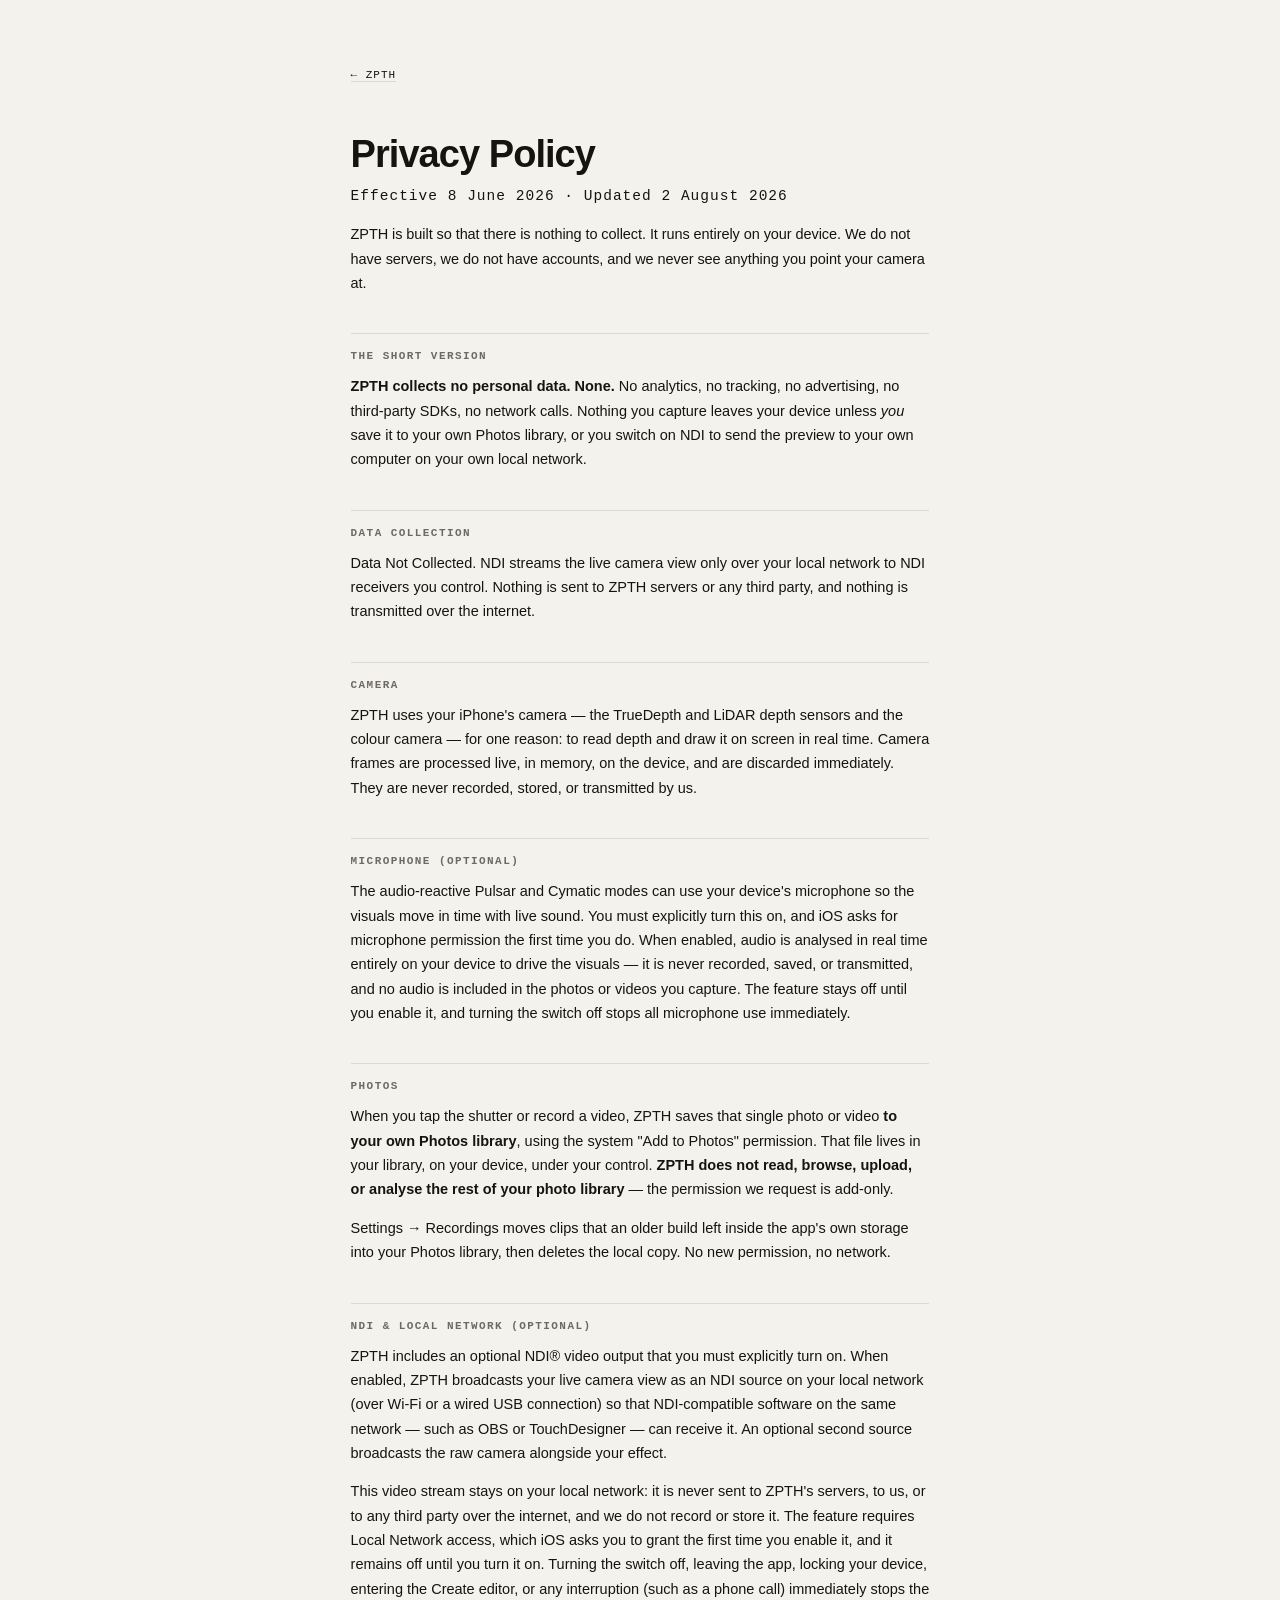
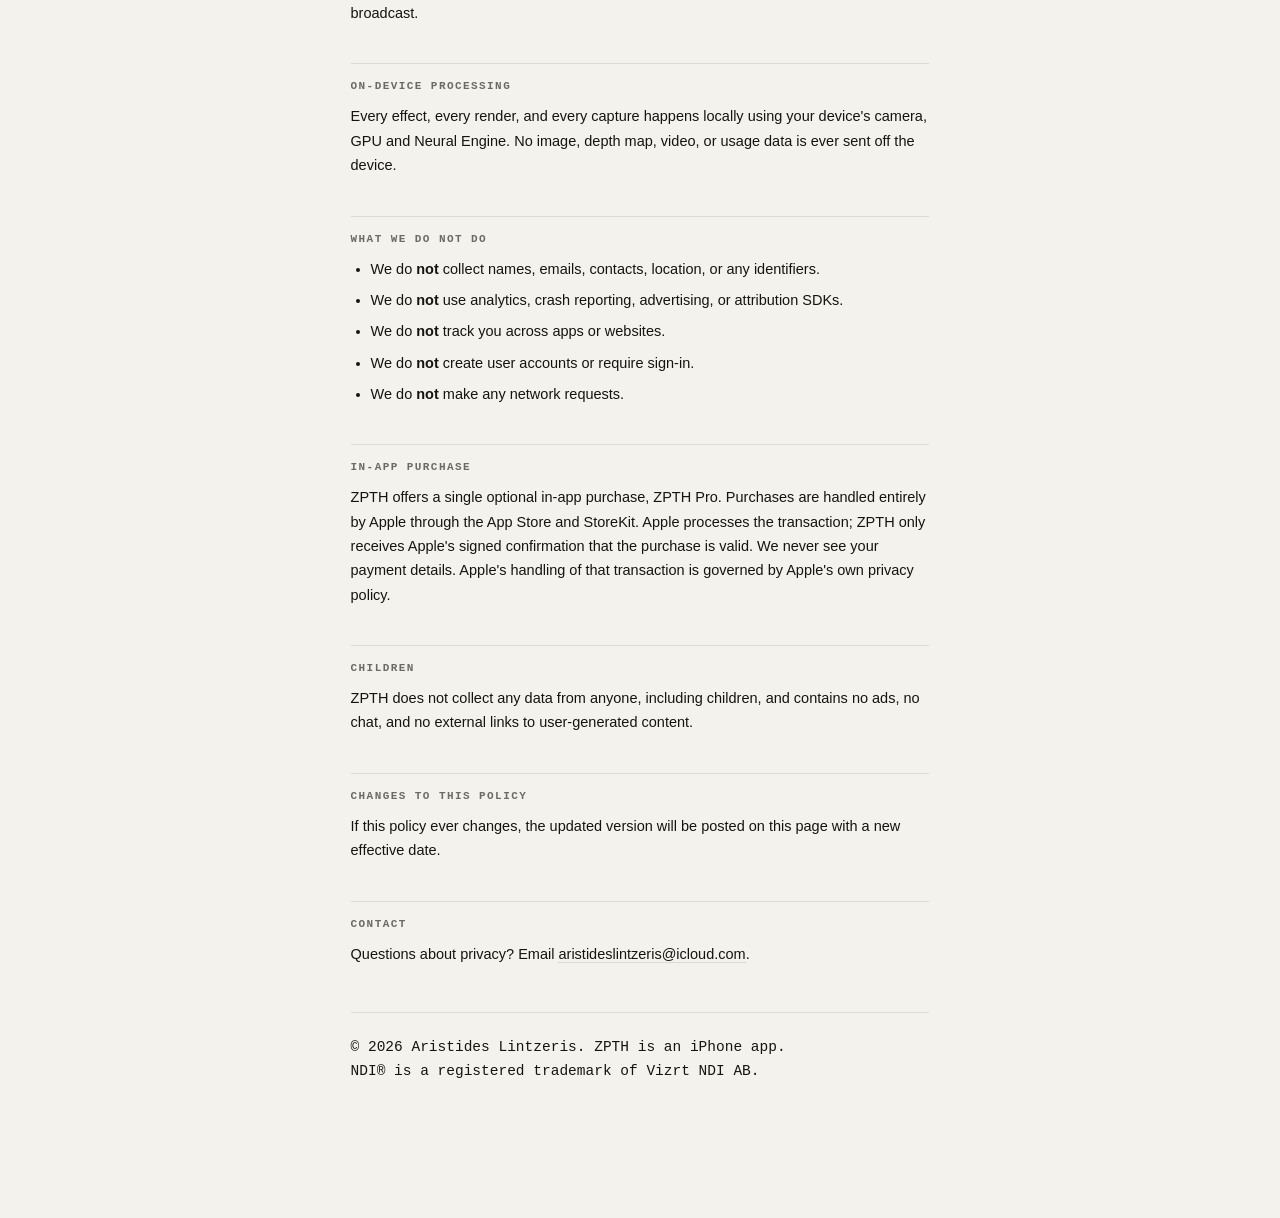
==== privacy.html @ 8bc613b0 "feat: ZPTH site — live 30-mode depth engine in an iPhone frame A single-page site for ZPTH, built on" ====
<!DOCTYPE html>
<html lang="en">
<head>
<meta charset="utf-8">
<meta name="viewport" content="width=device-width, initial-scale=1, viewport-fit=cover">
<title>ZPTH — Privacy Policy</title>
<meta name="description" content="ZPTH collects no personal data. No analytics, no tracking, no accounts, no network calls. Everything runs on your device.">
<meta name="theme-color" content="#0b0b0d">
<link rel="icon" href="icon.png" type="image/png">
<link rel="apple-touch-icon" href="apple-touch-icon.png">
<link rel="stylesheet" href="styles.css">
</head>
<body class="doc-body">
<main class="doc">
  <a class="doc-back" href="./">← ZPTH</a>

  <h1>Privacy Policy</h1>
  <p class="doc-meta">Effective 8 June 2026 · Updated 2 August 2026</p>

  <p class="doc-lead">ZPTH is built so that there is nothing to collect. It runs entirely on your device.
  We do not have servers, we do not have accounts, and we never see anything you point your camera at.</p>

  <h2>The short version</h2>
  <p><b>ZPTH collects no personal data. None.</b> No analytics, no tracking, no advertising, no third-party
  SDKs, no network calls. Nothing you capture leaves your device unless <i>you</i> save it to your own
  Photos library, or you switch on NDI to send the preview to your own computer on your own local network.</p>

  <h2>Data collection</h2>
  <p>Data Not Collected. NDI streams the live camera view only over your local network to NDI receivers you
  control. Nothing is sent to ZPTH servers or any third party, and nothing is transmitted over the internet.</p>

  <h2>Camera</h2>
  <p>ZPTH uses your iPhone's camera — the TrueDepth and LiDAR depth sensors and the colour camera — for one
  reason: to read depth and draw it on screen in real time. Camera frames are processed live, in memory, on
  the device, and are discarded immediately. They are never recorded, stored, or transmitted by us.</p>

  <h2>Microphone (optional)</h2>
  <p>The audio-reactive Pulsar and Cymatic modes can use your device's microphone so the visuals move in
  time with live sound. You must explicitly turn this on, and iOS asks for microphone permission the first
  time you do. When enabled, audio is analysed in real time entirely on your device to drive the visuals —
  it is never recorded, saved, or transmitted, and no audio is included in the photos or videos you capture.
  The feature stays off until you enable it, and turning the switch off stops all microphone use immediately.</p>

  <h2>Photos</h2>
  <p>When you tap the shutter or record a video, ZPTH saves that single photo or video <b>to your own Photos
  library</b>, using the system "Add to Photos" permission. That file lives in your library, on your device,
  under your control. <b>ZPTH does not read, browse, upload, or analyse the rest of your photo library</b> —
  the permission we request is add-only.</p>
  <p>Settings → Recordings moves clips that an older build left inside the app's own storage into your Photos
  library, then deletes the local copy. No new permission, no network.</p>

  <h2>NDI &amp; local network (optional)</h2>
  <p>ZPTH includes an optional NDI® video output that you must explicitly turn on. When enabled, ZPTH
  broadcasts your live camera view as an NDI source on your local network (over Wi-Fi or a wired USB
  connection) so that NDI-compatible software on the same network — such as OBS or TouchDesigner — can
  receive it. An optional second source broadcasts the raw camera alongside your effect.</p>
  <p>This video stream stays on your local network: it is never sent to ZPTH's servers, to us, or to any
  third party over the internet, and we do not record or store it. The feature requires Local Network
  access, which iOS asks you to grant the first time you enable it, and it remains off until you turn it on.
  Turning the switch off, leaving the app, locking your device, entering the Create editor, or any
  interruption (such as a phone call) immediately stops the broadcast.</p>

  <h2>On-device processing</h2>
  <p>Every effect, every render, and every capture happens locally using your device's camera, GPU and
  Neural Engine. No image, depth map, video, or usage data is ever sent off the device.</p>

  <h2>What we do not do</h2>
  <ul>
    <li>We do <b>not</b> collect names, emails, contacts, location, or any identifiers.</li>
    <li>We do <b>not</b> use analytics, crash reporting, advertising, or attribution SDKs.</li>
    <li>We do <b>not</b> track you across apps or websites.</li>
    <li>We do <b>not</b> create user accounts or require sign-in.</li>
    <li>We do <b>not</b> make any network requests.</li>
  </ul>

  <h2>In-app purchase</h2>
  <p>ZPTH offers a single optional in-app purchase, ZPTH Pro. Purchases are handled entirely by Apple through
  the App Store and StoreKit. Apple processes the transaction; ZPTH only receives Apple's signed confirmation
  that the purchase is valid. We never see your payment details. Apple's handling of that transaction is
  governed by Apple's own privacy policy.</p>

  <h2>Children</h2>
  <p>ZPTH does not collect any data from anyone, including children, and contains no ads, no chat, and no
  external links to user-generated content.</p>

  <h2>Changes to this policy</h2>
  <p>If this policy ever changes, the updated version will be posted on this page with a new effective date.</p>

  <h2>Contact</h2>
  <p>Questions about privacy? Email <a href="mailto:aristideslintzeris@icloud.com">aristideslintzeris@icloud.com</a>.</p>

  <hr>
  <p class="doc-foot">© 2026 Aristides Lintzeris. ZPTH is an iPhone app.<br>
  NDI® is a registered trademark of Vizrt NDI AB.</p>
</main>
</body>
</html>
---- styles.css ----
/* ZPTH — zpth.github.io
   No webfonts, no CDNs, no third-party requests: the site collects nothing,
   same as the app. */

:root{
  --bg:#f4f2ed;
  --ink:#15150f;
  --muted:#6d6a61;
  --subtle:#a8a399;
  --line:rgba(21,21,15,.11);
  --card:#ffffff;
  --frame:#17171b;
  --accent:#ffd23f;
  --sans:-apple-system,BlinkMacSystemFont,"Helvetica Neue","Segoe UI",Arial,sans-serif;
  --mono:ui-monospace,SFMono-Regular,"SF Mono",Menlo,Consolas,"Liberation Mono",monospace;
  --pad:clamp(20px,3.2vw,52px);
  /* phone height, then width derived from it — never rely on aspect-ratio for
     the cross axis of a flex item, it loses to fit-content */
  --ph:min(calc(100dvh - 2*var(--pad) - 58px),780px);
  --pw:calc(var(--ph) * 390 / 844);
}
@media (prefers-color-scheme:dark){
  :root{
    --bg:#0c0c0e; --ink:#efece5; --muted:#9a958b; --subtle:#5f5b54;
    --line:rgba(239,236,229,.13); --card:#141417; --frame:#202026;
  }
}

*{box-sizing:border-box}
html,body{margin:0;padding:0}
body{
  background:var(--bg); color:var(--ink);
  font-family:var(--sans);
  -webkit-font-smoothing:antialiased;
  text-rendering:optimizeLegibility;
  overscroll-behavior:none;
}
a{color:inherit}
img{max-width:100%;display:block}
::selection{background:var(--accent);color:#000}

/* ══════════════════════════════════════════════════════════════════ shell */
.shell{
  height:100dvh; overflow:hidden;
  display:grid; grid-template-columns:21% 54% 25%;
  padding:var(--pad) clamp(18px,2.8vw,44px);
  gap:clamp(8px,1.6vw,28px);
}

/* ═══════════════════════════════════════════════════════════════════ rail */
.rail{display:flex;flex-direction:column;justify-content:space-between;padding-right:12px;min-width:0}
.brand{
  font-family:var(--mono); font-size:clamp(19px,1.5vw,23px); font-weight:600;
  letter-spacing:.16em; margin:0 0 6px; line-height:1;
}
.brand-sub{font-family:var(--mono);font-size:11px;color:var(--muted);letter-spacing:.09em;margin:0 0 18px}

.ticks{display:flex;gap:6px;align-items:center}
.ticks button{
  width:7px;height:2px;border:0;padding:0;border-radius:1px;cursor:pointer;
  background:var(--subtle); transition:width .35s ease,background .35s ease;
}
.ticks button[aria-current="true"]{width:22px;background:var(--ink)}

.rail-titles{flex:1;position:relative;min-height:0}
.rt{
  position:absolute;top:50%;left:0;right:8px;
  transform:translateY(calc(-50% + 12px)); opacity:0; pointer-events:none;
  transition:opacity .5s ease, transform .5s ease;
}
.rt.on{opacity:1;transform:translateY(-50%);pointer-events:auto}
.rt-a,.rt-b{margin:0;font-size:clamp(21px,2.1vw,31px);font-weight:600;line-height:1.1;letter-spacing:-.02em}
.rt-b{color:var(--subtle)}

.rail-foot{font-family:var(--mono);font-size:10px;color:var(--subtle);letter-spacing:.06em;margin:0}

/* ══════════════════════════════════════════════════════════════════ stage */
.stage{display:flex;flex-direction:column;align-items:center;justify-content:center;position:relative;min-width:0}

.phone{
  position:relative;flex:0 0 auto;
  height:var(--ph); width:min(var(--pw),100%);
  background:var(--frame); border-radius:44px; padding:9px;
  box-shadow:0 30px 70px -30px rgba(0,0,0,.55), inset 0 0 0 1px rgba(255,255,255,.10);
}
.screen{
  width:100%;height:100%;border-radius:36px;overflow:hidden;background:#000;
  display:flex;flex-direction:column;color:#fff;min-width:0;
}

.statusbar{
  flex:0 0 auto;display:flex;align-items:center;justify-content:space-between;
  padding:9px 26px 5px;font-family:var(--mono);font-size:12px;font-weight:600;
}
.sb-dot{width:6px;height:6px;border-radius:50%;background:#3ad07a}
.sb-right{display:flex;align-items:center;gap:5px}
.sb-right svg{fill:currentColor}

.viewport{position:relative;width:100%;aspect-ratio:3/4;background:#000;flex:0 0 auto;overflow:hidden}
.viewport canvas,.viewport .still{position:absolute;inset:0;width:100%;height:100%;object-fit:cover;display:block}
.viewport .still[hidden]{display:none}

.vp-overlay{
  position:absolute;left:10px;top:10px;display:flex;align-items:center;gap:7px;
  padding:5px 10px;border-radius:999px;background:rgba(0,0,0,.55);
  -webkit-backdrop-filter:blur(8px);backdrop-filter:blur(8px);
  font-family:var(--mono);font-size:10px;letter-spacing:.06em;
}
.vp-overlay[hidden]{display:none}
.ndi-dot{width:6px;height:6px;border-radius:50%;background:#ff4a4a;animation:blink 1.6s ease-in-out infinite}
.ndi-name{font-weight:700}
.ndi-tag{color:rgba(255,255,255,.6)}
@keyframes blink{0%,100%{opacity:1}50%{opacity:.25}}

.vp-note{
  position:absolute;right:10px;bottom:10px;font-family:var(--mono);font-size:9px;
  letter-spacing:.07em;color:rgba(255,255,255,.55);
  background:rgba(0,0,0,.4);padding:4px 8px;border-radius:999px;
  -webkit-backdrop-filter:blur(6px);backdrop-filter:blur(6px);
}
.vp-note[hidden]{display:none}

.chrome{flex:1 1 auto;display:flex;flex-direction:column;padding:10px 12px 14px;gap:8px;min-height:0}

.strip{
  display:flex;gap:2px;overflow-x:auto;min-width:0;width:100%;scroll-snap-type:x mandatory;
  background:rgba(255,255,255,.055);border-radius:999px;padding:3px;
  scrollbar-width:none;-ms-overflow-style:none;
}
.strip::-webkit-scrollbar{display:none}
.strip button{
  flex:0 0 auto;scroll-snap-align:center;border:0;cursor:pointer;background:transparent;
  color:rgba(255,255,255,.55);font-family:var(--mono);font-size:11px;letter-spacing:.01em;
  padding:7px 13px;border-radius:999px;white-space:nowrap;transition:background .25s,color .25s;
}
.strip button:hover{color:#fff}
.strip button[aria-selected="true"]{background:#fff;color:#000;font-weight:600}

/* Instagram reels, shown inside the phone. The iframe is only created when the
   Reels section is opened, so nothing reaches instagram.com before that. */
.reels{position:absolute;inset:0;z-index:4;background:#000;display:flex;flex-direction:column}
.reels[hidden]{display:none}
.reel-tabs{display:flex;gap:3px;padding:12px 10px 8px;flex:0 0 auto}
.reel-tabs button{
  flex:1;min-width:0;border:0;cursor:pointer;background:rgba(255,255,255,.08);
  color:rgba(255,255,255,.62);font-family:var(--mono);font-size:9.5px;
  padding:8px 4px;border-radius:999px;white-space:nowrap;overflow:hidden;text-overflow:ellipsis;
  transition:background .25s,color .25s;
}
.reel-tabs button:hover{color:#fff}
.reel-tabs button[aria-selected="true"]{background:#fff;color:#000;font-weight:600}
.reel-frame{flex:1 1 auto;position:relative;background:#000;overflow:hidden}
.reel-frame iframe{position:absolute;inset:0;width:100%;height:100%;border:0;background:#000}
.reel-load{
  position:absolute;inset:0;display:flex;flex-direction:column;align-items:center;justify-content:center;
  gap:10px;background:#000;border:0;color:#fff;cursor:pointer;
  font-family:var(--mono);font-size:11px;padding:24px;text-align:center;
}
.reel-play{
  width:54px;height:54px;border-radius:50%;background:rgba(255,255,255,.12);
  display:flex;align-items:center;justify-content:center;font-size:15px;padding-left:3px;
}
.reel-load small{color:rgba(255,255,255,.45);font-size:9.5px;letter-spacing:.04em}

.row{display:flex;background:rgba(255,255,255,.055);border-radius:999px;padding:3px}
.row .pill{
  flex:1;text-align:center;font-family:var(--mono);font-size:11px;
  color:rgba(255,255,255,.62);padding:7px 4px;border-radius:999px;
}
.row .pill.on{background:rgba(255,255,255,.10);color:var(--accent)}

.keys{background:none;justify-content:center;align-items:center;gap:26px;padding:2px 0;margin-top:auto}
.key{display:flex;align-items:center;justify-content:center;color:#fff}
.key.sm{width:34px;height:34px;border-radius:50%;background:rgba(255,255,255,.10)}
.key.shutter{width:52px;height:52px;border-radius:50%;background:rgba(255,255,255,.10)}
.key.shutter i{width:34px;height:34px;border-radius:50%;background:#ff4438;display:block}

.nudge{
  margin-top:16px;width:34px;height:34px;border-radius:50%;
  border:1px solid var(--line);background:transparent;color:var(--muted);
  display:flex;align-items:center;justify-content:center;cursor:pointer;
  transition:color .25s,border-color .25s,transform .25s;
}
.nudge:hover{color:var(--ink);border-color:var(--ink);transform:translateY(2px)}

/* ══════════════════════════════════════════════════════════════════ panel */
.panel{position:relative;min-width:0}
.panel-scroll{position:relative;height:100%}
.pi{
  position:absolute;top:50%;left:0;right:0;
  transform:translateY(calc(-50% + 14px));opacity:0;pointer-events:none;
  transition:opacity .5s ease,transform .5s ease;
  max-height:100%;overflow-y:auto;padding-right:6px;
  scrollbar-width:thin;
}
.pi.on{opacity:1;transform:translateY(-50%);pointer-events:auto}
.pi::-webkit-scrollbar{width:3px}
.pi::-webkit-scrollbar-thumb{background:var(--line);border-radius:3px}

.eyebrow{font-family:var(--mono);font-size:10px;letter-spacing:.11em;text-transform:uppercase;color:var(--muted);margin:0 0 12px}
.lead{font-size:clamp(15px,1.25vw,18px);font-weight:600;line-height:1.32;letter-spacing:-.01em;margin:0 0 12px}
.body{font-size:13.5px;line-height:1.55;color:var(--muted);margin:0 0 20px;max-width:34ch}
.fine{font-size:11.5px;line-height:1.5;color:var(--subtle);margin:18px 0 0;max-width:36ch}

.blk{margin:0 0 20px}
.lbl{display:block;font-family:var(--mono);font-size:10px;letter-spacing:.11em;text-transform:uppercase;color:var(--muted);margin-bottom:8px}
.val{font-size:13.5px;line-height:1.5;color:var(--ink);margin:0 0 4px;max-width:34ch}
.val b{font-family:var(--mono);font-weight:700;font-size:12.5px}
.val a{text-decoration:none;border-bottom:1px solid var(--line)}
.val a:hover{border-color:var(--ink)}

.cta{
  display:inline-block;font-family:var(--mono);font-size:11.5px;letter-spacing:.04em;
  text-decoration:none;padding:11px 16px;border-radius:999px;
  background:var(--ink);color:var(--bg);margin:2px 0 20px;transition:opacity .2s;
}
.cta:hover{opacity:.82}
.cta.ghost{background:transparent;color:var(--ink);border:1px solid var(--line)}
.cta.ghost:hover{border-color:var(--ink);opacity:1}

.modegrid{display:flex;flex-wrap:wrap;gap:4px;max-width:100%}
.modegrid button{
  border:1px solid var(--line);background:transparent;color:var(--muted);cursor:pointer;
  font-family:var(--mono);font-size:10.5px;padding:5px 8px;border-radius:999px;
  transition:color .2s,border-color .2s,background .2s;
}
.modegrid button:hover{color:var(--ink);border-color:var(--ink)}
.modegrid button[aria-current="true"]{background:var(--accent);border-color:var(--accent);color:#111}

.realshot{margin:0 0 18px}
.realshot img{border-radius:9px;border:1px solid var(--line)}
.realshot figcaption{font-family:var(--mono);font-size:9.5px;letter-spacing:.07em;color:var(--subtle);margin-top:6px;text-transform:uppercase}
.realshot[hidden]{display:none}

.sheet-grip{display:none}

/* ═════════════════════════════════════════════════════════ mobile / narrow */
@media (max-width:900px){
  .shell{
    display:block;height:100dvh;padding:0;gap:0;
    padding-top:env(safe-area-inset-top);
  }

  /* rail → compact top bar */
  .rail{
    position:fixed;top:0;left:0;right:0;z-index:5;
    flex-direction:row;align-items:center;justify-content:space-between;
    padding:calc(env(safe-area-inset-top) + 12px) 18px 12px;
    background:linear-gradient(var(--bg) 62%,rgba(0,0,0,0));
  }
  .brand{font-size:15px;margin:0}
  .brand-sub,.rail-foot{display:none}
  .rail-head{display:flex;align-items:center;gap:14px}
  .ticks{gap:5px}
  .ticks button{height:3px;border-radius:2px}
  .ticks button[aria-current="true"]{width:16px}
  .rail-titles{position:static;flex:0 0 auto;min-height:0;height:auto;text-align:right}
  .rt{position:absolute;right:18px;top:calc(env(safe-area-inset-top) + 12px);left:auto;transform:translateY(6px)}
  .rt.on{transform:translateY(0)}
  .rt-a{display:none}
  .rt-b{font-size:13px;color:var(--muted);font-weight:500}

  /* stage fills the screen */
  .stage{
    position:fixed;inset:0;
    padding:calc(env(safe-area-inset-top) + 46px) 0 84px;
    justify-content:flex-start;
  }
  .phone{
    height:100%;width:100%;max-height:none;
    border-radius:0;padding:0 12px;background:transparent;box-shadow:none;
  }
  /* keep the app's own dark chrome on mobile — it is the app, not the page */
  .screen{
    border-radius:20px;background:#000;height:100%;
    box-shadow:0 18px 44px -22px rgba(0,0,0,.55);
  }
  .statusbar{display:none}
  .viewport{border-radius:0;margin:0;width:100%}
  .chrome{padding:12px 12px 16px}
  .nudge{display:none}

  /* panel → bottom sheet */
  .panel{
    position:fixed;left:0;right:0;bottom:0;z-index:6;
    background:var(--card);
    border-top-left-radius:22px;border-top-right-radius:22px;
    box-shadow:0 -14px 40px -18px rgba(0,0,0,.45);
    border-top:1px solid var(--line);
    height:min(76dvh,620px);
    transform:translateY(calc(100% - 66px - env(safe-area-inset-bottom)));
    transition:transform .34s cubic-bezier(.32,.72,0,1);
  }
  .panel.open{transform:translateY(0)}
  .sheet-grip{
    display:flex;align-items:center;justify-content:center;
    height:56px;cursor:pointer;color:var(--muted);
  }
  .sheet-grip svg{transition:transform .34s cubic-bezier(.32,.72,0,1)}
  .panel.open .sheet-grip svg{transform:rotate(180deg)}
  .panel-scroll{height:calc(100% - 56px);overflow:hidden;padding:0 20px calc(24px + env(safe-area-inset-bottom))}
  .pi{
    position:absolute;top:0;left:20px;right:20px;transform:translateY(10px);
    max-height:100%;overflow-y:auto;-webkit-overflow-scrolling:touch;
  }
  .pi.on{transform:translateY(0)}
  .body,.val,.fine{max-width:none}
  .lead{font-size:17px}
}

@media (max-width:900px) and (orientation:landscape){
  .panel{height:88dvh}
  .stage{padding-bottom:70px}
}

/* keep the tallest phones from clipping the app chrome on short screens */
@media (min-width:901px) and (max-height:640px){
  .phone{height:calc(100dvh - 2*var(--pad))}
  .rt-a,.rt-b{font-size:19px}
}

@media (prefers-reduced-motion:reduce){
  *{animation-duration:.01ms !important;transition-duration:.01ms !important}
}

/* ═══════════════════════════════════════════════ privacy / document pages */
.doc-body{overscroll-behavior:auto}
.doc{max-width:70ch;margin:0 auto;padding:clamp(26px,5vw,64px) 22px clamp(60px,10vw,120px)}
.doc-back{
  display:inline-block;font-family:var(--mono);font-size:11px;letter-spacing:.09em;
  color:var(--muted);text-decoration:none;margin-bottom:clamp(28px,5vw,52px);
}
.doc-back:hover{color:var(--ink)}
.doc h1{font-size:clamp(26px,4.4vw,38px);font-weight:600;letter-spacing:-.025em;margin:0 0 8px;line-height:1.1}
.doc-meta{font-family:var(--mono);font-size:11px;letter-spacing:.07em;color:var(--subtle);margin:0 0 34px}
.doc-lead{font-size:clamp(15px,1.7vw,18px);line-height:1.55;margin:0 0 40px;letter-spacing:-.005em}
.doc h2{
  font-family:var(--mono);font-size:11px;font-weight:600;letter-spacing:.13em;text-transform:uppercase;
  color:var(--muted);margin:38px 0 12px;padding-top:16px;border-top:1px solid var(--line);
}
.doc p,.doc li{font-size:14.5px;line-height:1.68;color:var(--ink);margin:0 0 14px}
.doc ul{padding-left:20px;margin:0 0 14px}
.doc li{margin:0 0 7px}
.doc a{color:var(--ink);text-decoration:none;border-bottom:1px solid var(--line)}
.doc a:hover{border-color:var(--ink)}
.doc hr{border:0;border-top:1px solid var(--line);margin:46px 0 22px}
.doc-foot{font-family:var(--mono);font-size:10.5px;line-height:1.7;color:var(--subtle)}
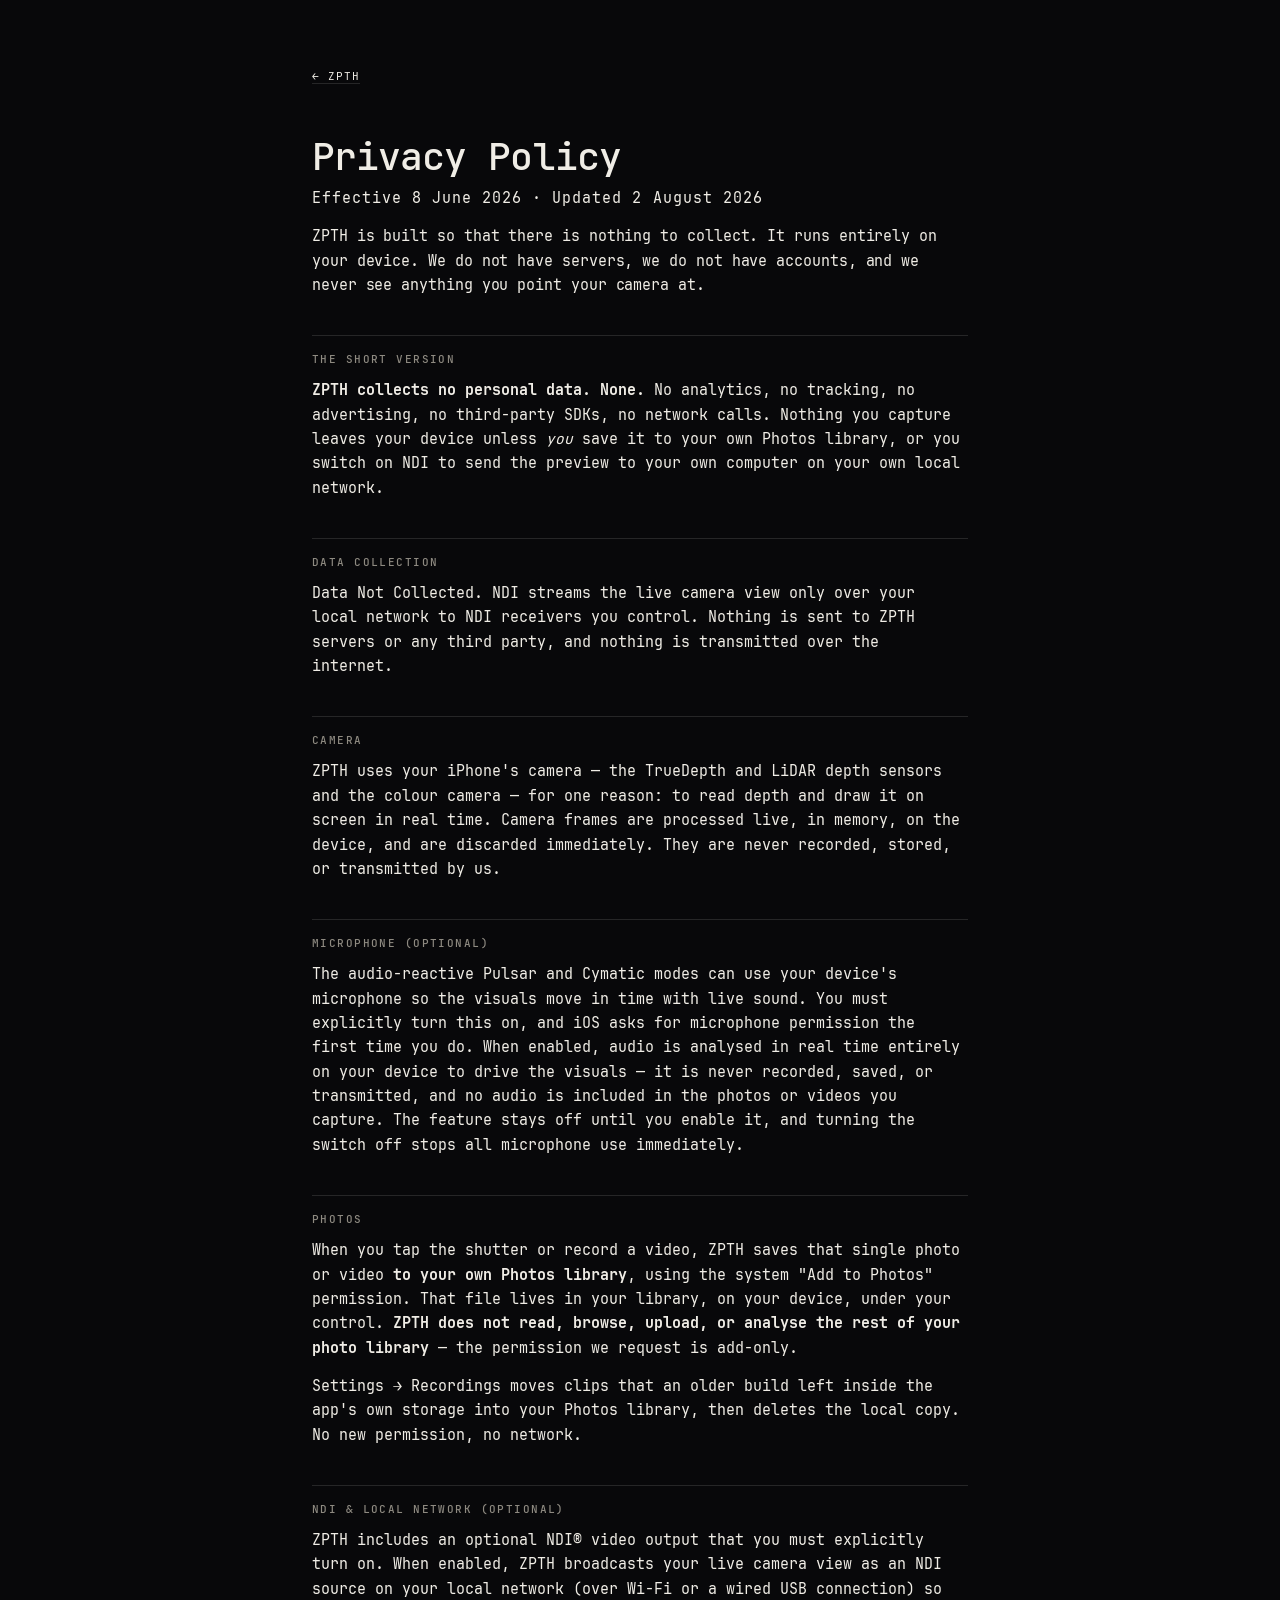
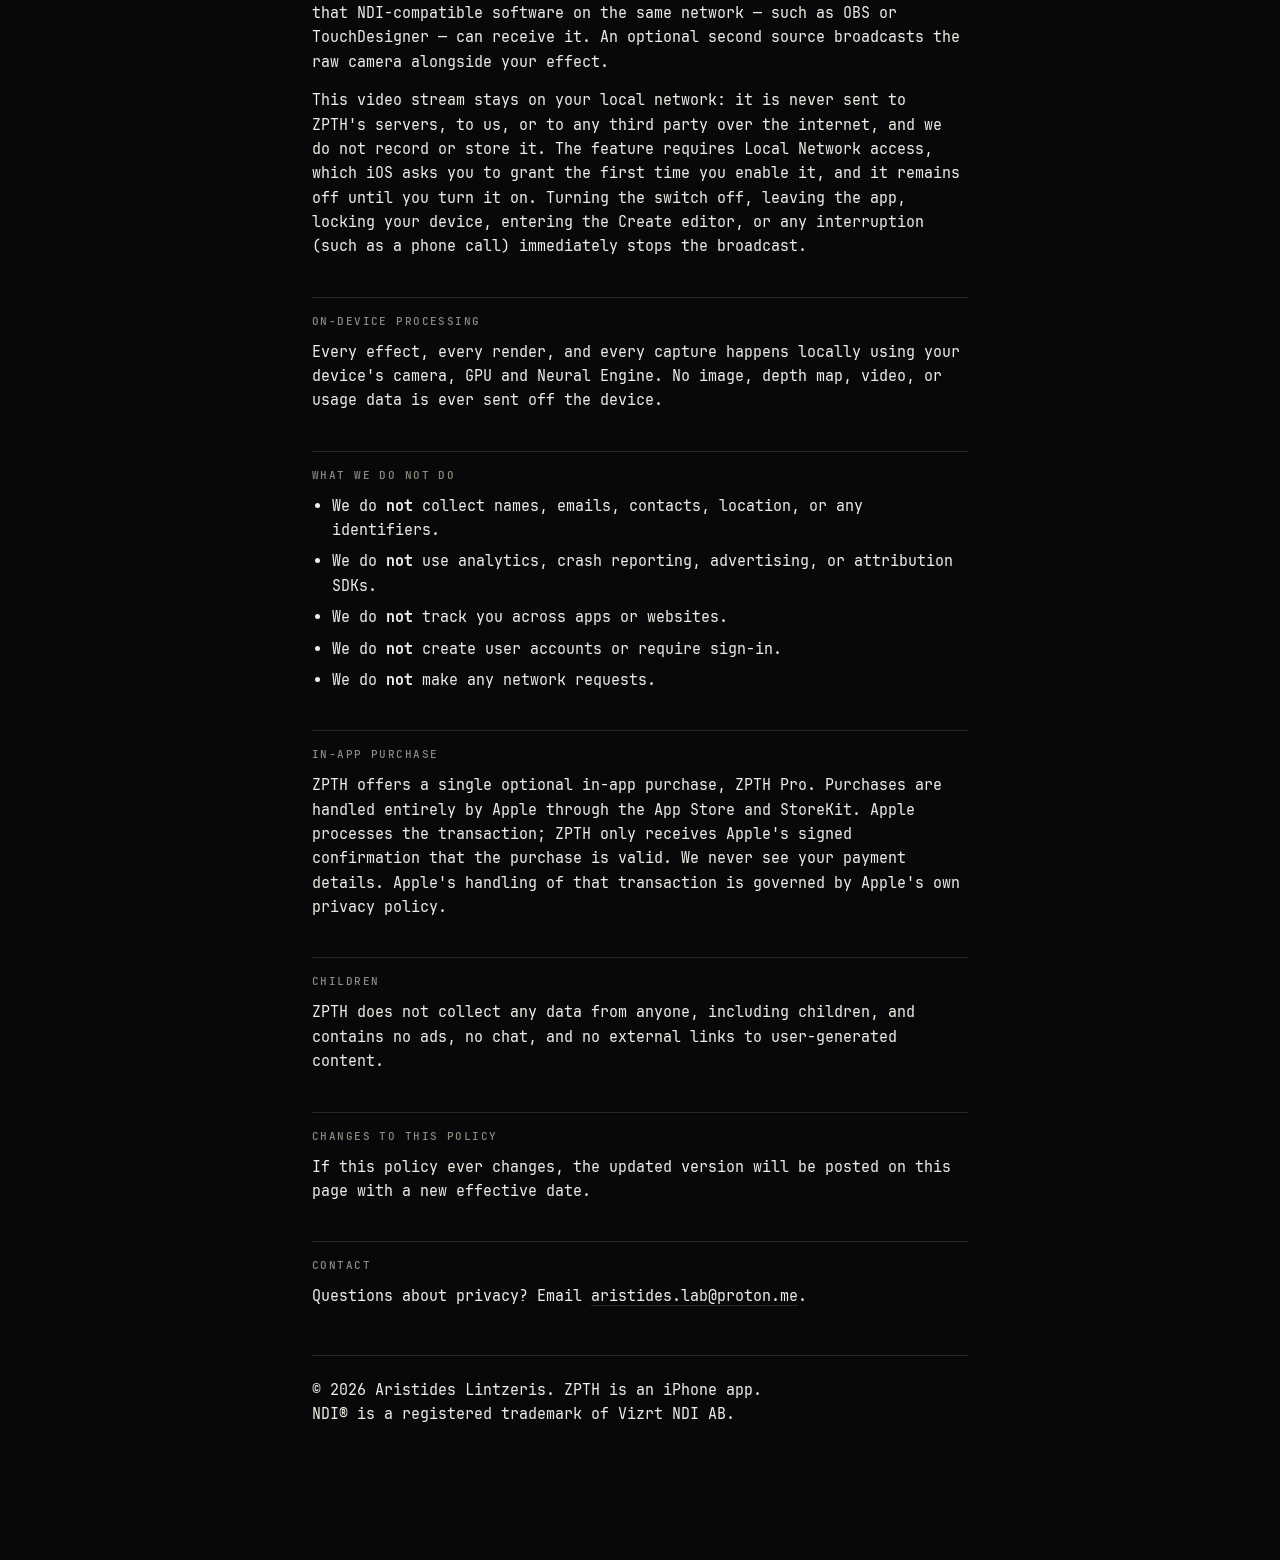
==== commit e0afa4aa: "feat: real photo + Core ML depth, App Store preview, dark JetBrains Mono theme The live engine no lo" ====
--- a/privacy.html
+++ b/privacy.html
@@ -5,7 +5,8 @@
 <meta name="viewport" content="width=device-width, initial-scale=1, viewport-fit=cover">
 <title>ZPTH — Privacy Policy</title>
 <meta name="description" content="ZPTH collects no personal data. No analytics, no tracking, no accounts, no network calls. Everything runs on your device.">
-<meta name="theme-color" content="#0b0b0d">
+<meta name="theme-color" content="#08080a">
+<link rel="canonical" href="https://zpth.github.io/privacy.html">
 <link rel="icon" href="icon.png" type="image/png">
 <link rel="apple-touch-icon" href="apple-touch-icon.png">
 <link rel="stylesheet" href="styles.css">
@@ -87,7 +88,7 @@
   <p>If this policy ever changes, the updated version will be posted on this page with a new effective date.</p>
 
   <h2>Contact</h2>
-  <p>Questions about privacy? Email <a href="mailto:aristideslintzeris@icloud.com">aristideslintzeris@icloud.com</a>.</p>
+  <p>Questions about privacy? Email <a href="mailto:aristides.lab@proton.me">aristides.lab@proton.me</a>.</p>
 
   <hr>
   <p class="doc-foot">© 2026 Aristides Lintzeris. ZPTH is an iPhone app.<br>
--- a/styles.css
+++ b/styles.css
@@ -1,30 +1,43 @@
 /* ZPTH — zpth.github.io
-   No webfonts, no CDNs, no third-party requests: the site collects nothing,
-   same as the app. */
+   Self-hosted JetBrains Mono, no CDNs, no analytics: outside the Reels
+   section the site makes no third-party requests, same as the app. */
+
+@font-face{
+  font-family:'JetBrains Mono'; font-style:normal; font-weight:400; font-display:swap;
+  src:url('fonts/JetBrainsMono-Regular.woff2') format('woff2');
+}
+@font-face{
+  font-family:'JetBrains Mono'; font-style:normal; font-weight:500; font-display:swap;
+  src:url('fonts/JetBrainsMono-Medium.woff2') format('woff2');
+}
+@font-face{
+  font-family:'JetBrains Mono'; font-style:normal; font-weight:600; font-display:swap;
+  src:url('fonts/JetBrainsMono-SemiBold.woff2') format('woff2');
+}
+@font-face{
+  font-family:'JetBrains Mono'; font-style:normal; font-weight:700; font-display:swap;
+  src:url('fonts/JetBrainsMono-Bold.woff2') format('woff2');
+}
 
 :root{
-  --bg:#f4f2ed;
-  --ink:#15150f;
-  --muted:#6d6a61;
-  --subtle:#a8a399;
-  --line:rgba(21,21,15,.11);
-  --card:#ffffff;
-  --frame:#17171b;
+  /* dark, like the app */
+  --bg:#08080a;
+  --ink:#f0ede6;
+  --muted:#8e8a81;
+  --subtle:#57544e;
+  --line:rgba(240,237,230,.13);
+  --card:#111114;
+  --frame:#222228;
   --accent:#ffd23f;
-  --sans:-apple-system,BlinkMacSystemFont,"Helvetica Neue","Segoe UI",Arial,sans-serif;
-  --mono:ui-monospace,SFMono-Regular,"SF Mono",Menlo,Consolas,"Liberation Mono",monospace;
+  --mono:'JetBrains Mono',ui-monospace,SFMono-Regular,"SF Mono",Menlo,Consolas,monospace;
+  --sans:var(--mono);
   --pad:clamp(20px,3.2vw,52px);
   /* phone height, then width derived from it — never rely on aspect-ratio for
      the cross axis of a flex item, it loses to fit-content */
   --ph:min(calc(100dvh - 2*var(--pad) - 58px),780px);
   --pw:calc(var(--ph) * 390 / 844);
 }
-@media (prefers-color-scheme:dark){
-  :root{
-    --bg:#0c0c0e; --ink:#efece5; --muted:#9a958b; --subtle:#5f5b54;
-    --line:rgba(239,236,229,.13); --card:#141417; --frame:#202026;
-  }
-}
+html{color-scheme:dark}
 
 *{box-sizing:border-box}
 html,body{margin:0;padding:0}
@@ -120,7 +133,7 @@
 }
 .vp-note[hidden]{display:none}
 
-.chrome{flex:1 1 auto;display:flex;flex-direction:column;padding:10px 12px 14px;gap:8px;min-height:0}
+.chrome{flex:1 1 auto;display:flex;flex-direction:column;justify-content:space-evenly;padding:10px 12px 14px;gap:8px;min-height:0}
 
 .strip{
   display:flex;gap:2px;overflow-x:auto;min-width:0;width:100%;scroll-snap-type:x mandatory;
@@ -135,6 +148,13 @@
 }
 .strip button:hover{color:#fff}
 .strip button[aria-selected="true"]{background:#fff;color:#000;font-weight:600}
+
+/* the App Store preview, filling the whole phone screen */
+.filmstrip{
+  position:absolute;inset:0;z-index:3;
+  width:100%;height:100%;object-fit:cover;background:#000;display:block;
+}
+.filmstrip[hidden]{display:none}
 
 /* Instagram reels, shown inside the phone. The iframe is only created when the
    Reels section is opened, so nothing reaches instagram.com before that. */
@@ -169,7 +189,7 @@
 }
 .row .pill.on{background:rgba(255,255,255,.10);color:var(--accent)}
 
-.keys{background:none;justify-content:center;align-items:center;gap:26px;padding:2px 0;margin-top:auto}
+.keys{background:none;justify-content:center;align-items:center;gap:26px;padding:2px 0}
 .key{display:flex;align-items:center;justify-content:center;color:#fff}
 .key.sm{width:34px;height:34px;border-radius:50%;background:rgba(255,255,255,.10)}
 .key.shutter{width:52px;height:52px;border-radius:50%;background:rgba(255,255,255,.10)}
@@ -200,7 +220,8 @@
 .eyebrow{font-family:var(--mono);font-size:10px;letter-spacing:.11em;text-transform:uppercase;color:var(--muted);margin:0 0 12px}
 .lead{font-size:clamp(15px,1.25vw,18px);font-weight:600;line-height:1.32;letter-spacing:-.01em;margin:0 0 12px}
 .body{font-size:13.5px;line-height:1.55;color:var(--muted);margin:0 0 20px;max-width:34ch}
-.fine{font-size:11.5px;line-height:1.5;color:var(--subtle);margin:18px 0 0;max-width:36ch}
+.fine{font-size:11px;line-height:1.55;color:var(--subtle);margin:18px 0 0;max-width:38ch}
+.fine.note{margin-top:8px;color:var(--muted);opacity:.8}
 
 .blk{margin:0 0 20px}
 .lbl{display:block;font-family:var(--mono);font-size:10px;letter-spacing:.11em;text-transform:uppercase;color:var(--muted);margin-bottom:8px}
@@ -263,7 +284,7 @@
   /* stage fills the screen */
   .stage{
     position:fixed;inset:0;
-    padding:calc(env(safe-area-inset-top) + 46px) 0 84px;
+    padding:calc(env(safe-area-inset-top) + 46px) 0 calc(78px + env(safe-area-inset-bottom));
     justify-content:flex-start;
   }
   .phone{
